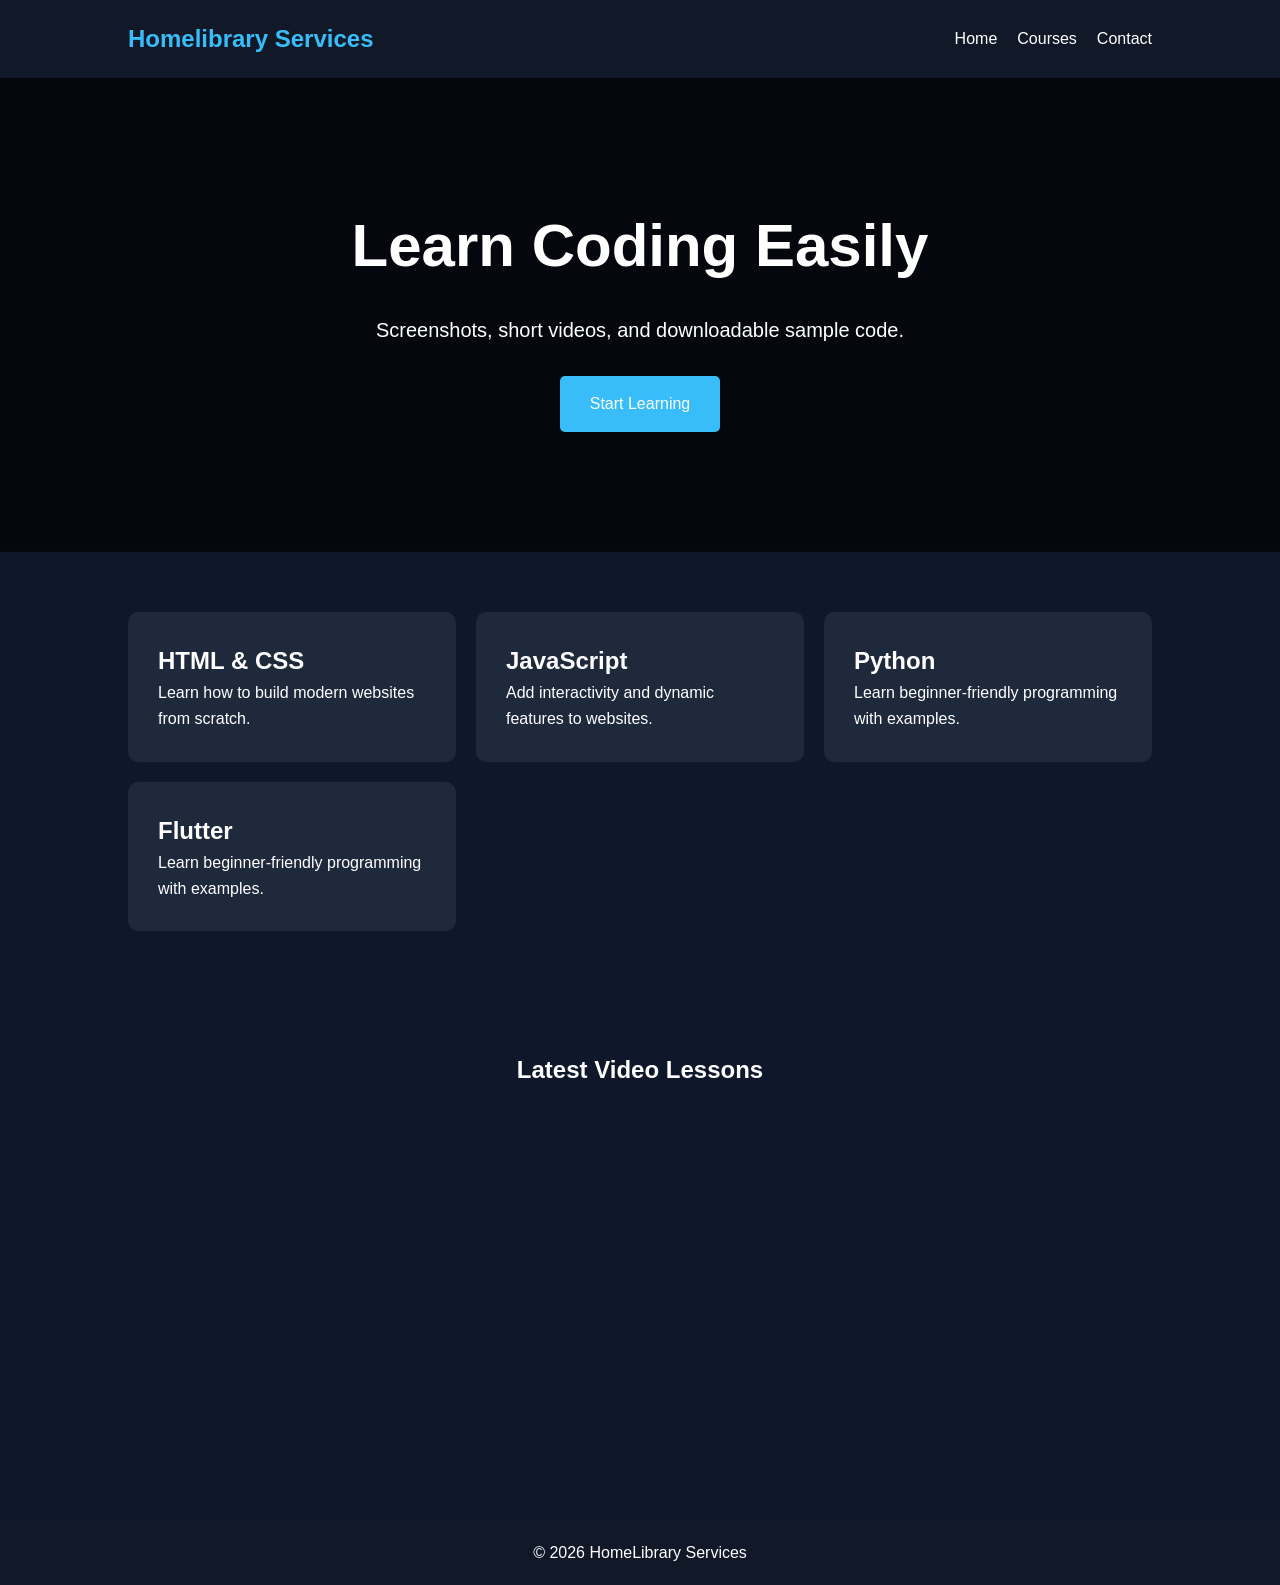
==== index.html @ 7908fb67 "Homelibrary services web site files number 1." ====
<!DOCTYPE html>
<html lang="en">

<head>
    <meta charset="UTF-8">
    <meta name="viewport" content="width=device-width, initial-scale=1.0">
    <title>Homelibrary Services</title>

    <link rel="stylesheet" href="style.css">
</head>

<body>

    <header>
        <nav class="navbar">
            <div class="logo">Homelibrary Services</div>

            <ul class="nav-links">
                <li><a href="index.html">Home</a></li>
                <li><a href="courses.html">Courses</a></li>
                <li><a href="contact.html">Contact</a></li>
            </ul>
        </nav>

        <section class="hero">
            <h1>Learn Coding Easily</h1>
            <p>
                Screenshots, short videos, and downloadable sample code.
            </p>

            <a href="courses.html" class="btn">
                Start Learning
            </a>
        </section>
    </header>

    <section class="features">

        <div class="card">
            <h2>HTML & CSS</h2>
            <p>
                Learn how to build modern websites from scratch.
            </p>
        </div>

        <div class="card">
            <h2>JavaScript</h2>
            <p>
                Add interactivity and dynamic features to websites.
            </p>
        </div>

        <div class="card">
            <h2>Python</h2>
            <p>
                Learn beginner-friendly programming with examples.
            </p>
        </div>

        <div class="card">
            <h2>Flutter</h2>
            <p>
                Learn beginner-friendly programming with examples.
            </p>
        </div>

    </section>

    <section class="videos">
        <h2>Latest Video Lessons</h2>

        <div class="video-grid">

            <iframe src="https://www.youtube.com/embed/dD2EISBDjWM" title="YouTube video player" allowfullscreen>
            </iframe>

            <iframe src="https://www.youtube.com/embed/5qap5aO4i9A" title="YouTube video player" allowfullscreen>
            </iframe>

        </div>
    </section>

    <footer>
        <p>© 2026 HomeLibrary Services</p>
    </footer>

</body>

</html>
---- style.css ----
* {
    margin: 0;
    padding: 0;
    box-sizing: border-box;
}

body {
    font-family: Arial, sans-serif;
    background: #0f172a;
    color: white;
    line-height: 1.6;
}

.navbar {
    display: flex;
    justify-content: space-between;
    align-items: center;
    padding: 20px 10%;
    background: #111827;
}

.logo {
    font-size: 24px;
    font-weight: bold;
    color: #38bdf8;
}

.nav-links {
    display: flex;
    list-style: none;
}

.nav-links li {
    margin-left: 20px;
}

.nav-links a {
    text-decoration: none;
    color: white;
    transition: 0.3s;
}

.nav-links a:hover {
    color: #38bdf8;
}

.hero {
    text-align: center;
    padding: 120px 20px;
    background: linear-gradient(rgba(0, 0, 0, 0.7),
            rgba(0, 0, 0, 0.7)),
        url('https://images.unsplash.com/photo-1515879218367-8466d910aaa4');
    background-size: cover;
    background-position: center;
}

.hero h1 {
    font-size: 60px;
    margin-bottom: 20px;
}

.hero p {
    font-size: 20px;
    margin-bottom: 30px;
}

.btn {
    display: inline-block;
    padding: 15px 30px;
    background: #38bdf8;
    color: white;
    text-decoration: none;
    border-radius: 5px;
}

.features {
    display: grid;
    grid-template-columns: repeat(auto-fit, minmax(250px, 1fr));
    gap: 20px;
    padding: 60px 10%;
}

.card {
    background: #1e293b;
    padding: 30px;
    border-radius: 10px;
}

.videos {
    padding: 60px 10%;
}

.videos h2 {
    text-align: center;
    margin-bottom: 30px;
}

.video-grid {
    display: grid;
    grid-template-columns: repeat(auto-fit, minmax(300px, 1fr));
    gap: 20px;
}

.video-grid iframe {
    width: 100%;
    height: 300px;
    border: none;
}

.page-header {
    text-align: center;
    padding: 80px 20px;
}

.course-container {
    display: grid;
    grid-template-columns: repeat(auto-fit, minmax(250px, 1fr));
    gap: 20px;
    padding: 40px 10%;
}

.course-card {
    background: #1e293b;
    padding: 30px;
    border-radius: 10px;
}

.course-card button {
    margin-top: 20px;
    padding: 10px 20px;
    border: none;
    background: #38bdf8;
    color: white;
    cursor: pointer;
    border-radius: 5px;
}

.contact-section {
    display: grid;
    grid-template-columns: repeat(auto-fit, minmax(300px, 1fr));
    gap: 30px;
    padding: 40px 10%;
}

.contact-info,
.contact-form {
    background: #1e293b;
    padding: 30px;
    border-radius: 10px;
}

.contact-form form {
    display: flex;
    flex-direction: column;
}

.contact-form input,
.contact-form textarea {
    margin-bottom: 15px;
    padding: 15px;
    border: none;
    border-radius: 5px;
}

.contact-form button {
    padding: 15px;
    border: none;
    background: #38bdf8;
    color: white;
    cursor: pointer;
    border-radius: 5px;
}

footer {
    text-align: center;
    padding: 20px;
    background: #111827;
    margin-top: 40px;
}

@media(max-width:768px) {

    .navbar {
        flex-direction: column;
    }

    .nav-links {
        margin-top: 15px;
    }

    .hero h1 {
        font-size: 40px;
    }
}
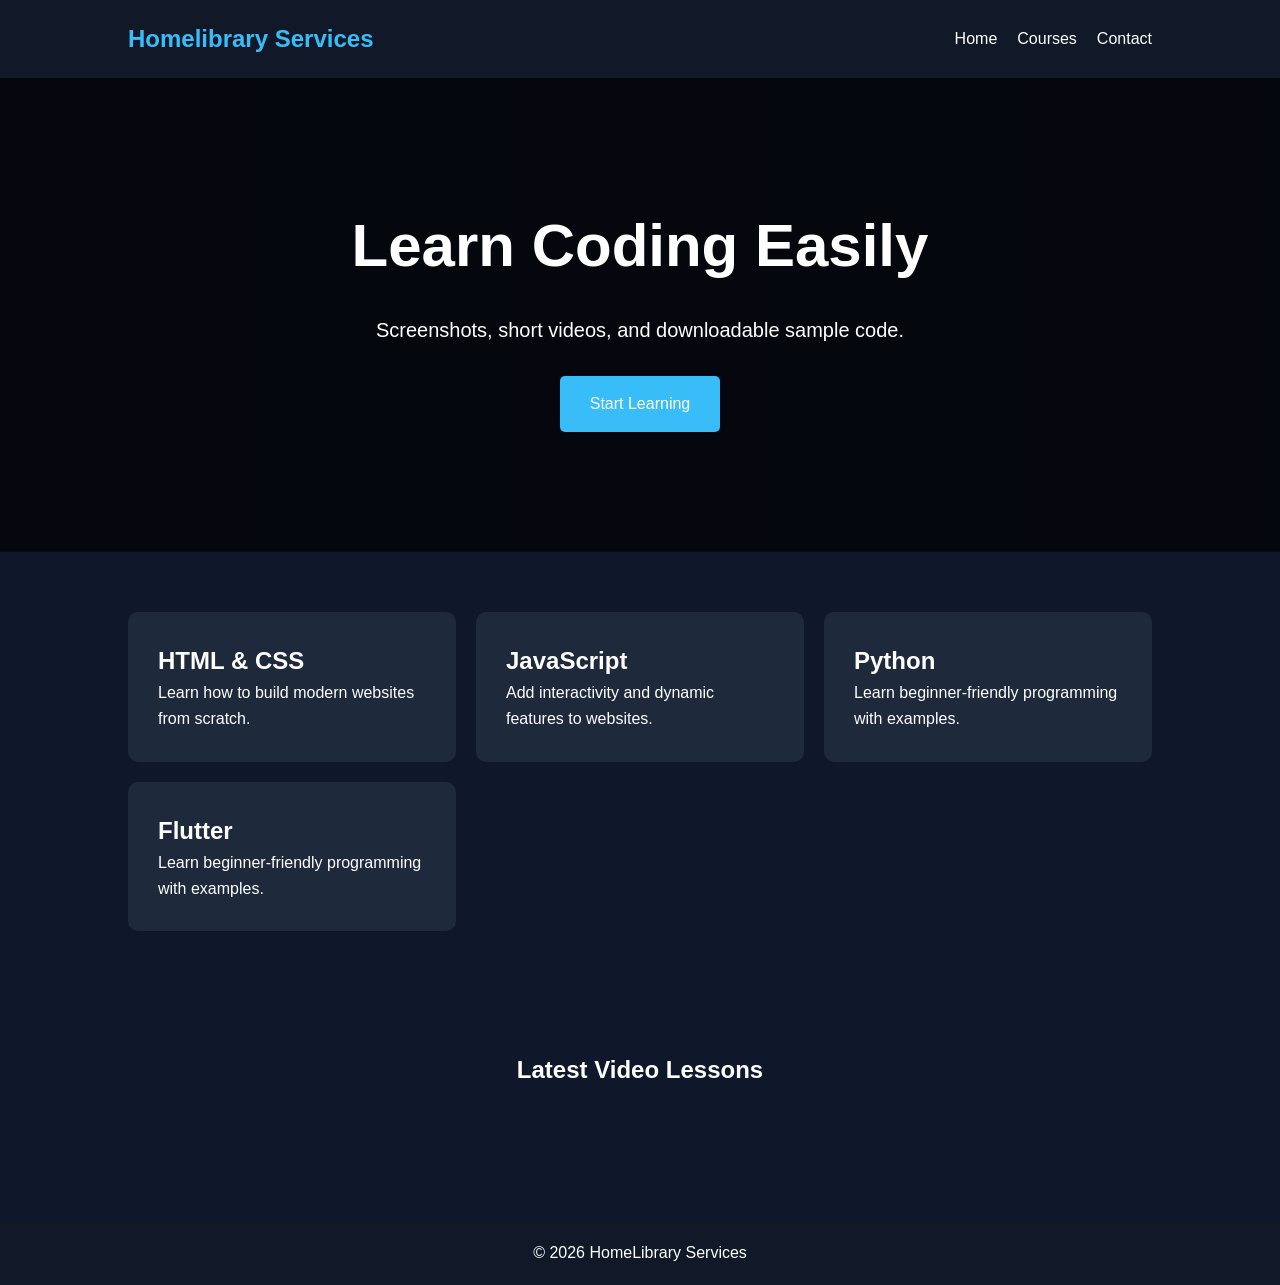
==== commit e2c122f0: "Remove video iframes from index.html Removed video iframes from the latest video lessons section." ====
--- a/index.html
+++ b/index.html
@@ -71,12 +71,13 @@
 
         <div class="video-grid">
 
+            <!--
             <iframe src="https://www.youtube.com/embed/dD2EISBDjWM" title="YouTube video player" allowfullscreen>
             </iframe>
 
             <iframe src="https://www.youtube.com/embed/5qap5aO4i9A" title="YouTube video player" allowfullscreen>
             </iframe>
-
+            -->
         </div>
     </section>
 
@@ -86,4 +87,4 @@
 
 </body>
 
-</html>+</html>
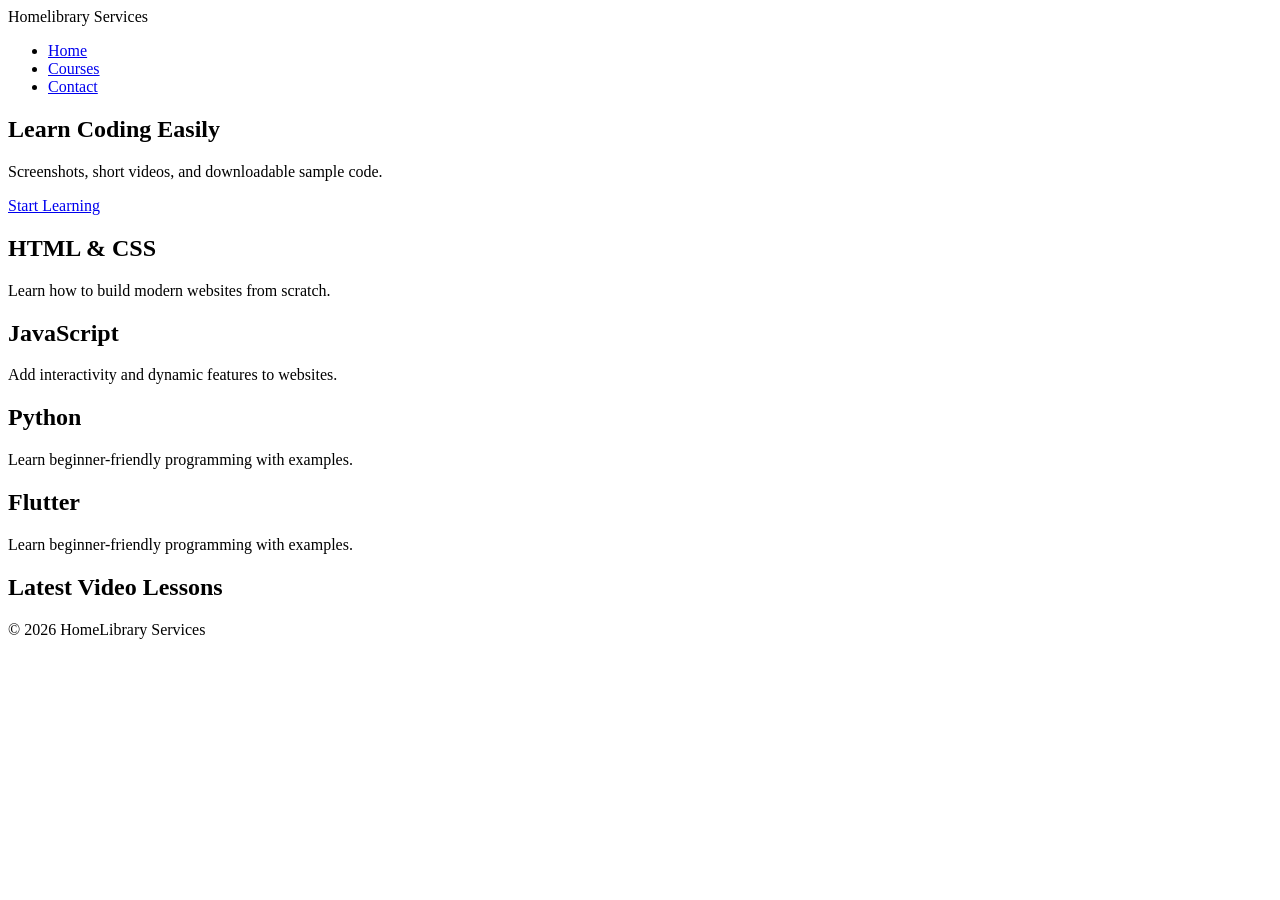
==== commit 49414c7d: "Enhance SEO with updated title and meta tags Updated the title, meta tags, and added keywords for be" ====
--- a/index.html
+++ b/index.html
@@ -2,11 +2,27 @@
 <html lang="en">
 
 <head>
-    <meta charset="UTF-8">
-    <meta name="viewport" content="width=device-width, initial-scale=1.0">
-    <title>Homelibrary Services</title>
+  <meta charset="UTF-8">
 
-    <link rel="stylesheet" href="style.css">
+  <meta name="viewport"
+  content="width=device-width, initial-scale=1.0">
+
+  <title>
+    Learn Coding for Beginners | HomeLibrary Services
+  </title>
+
+  <meta name="description"
+  content="Learn coding with screenshots, videos, and downloadable source code.">
+
+  <meta name="keywords"
+  content="coding tutorials, HTML, CSS, JavaScript, Python">
+
+  <meta property="og:title"
+  content="HomeLibrary Services">
+
+  <meta property="og:description"
+  content="Learn coding step-by-step.">
+
 </head>
 
 <body>
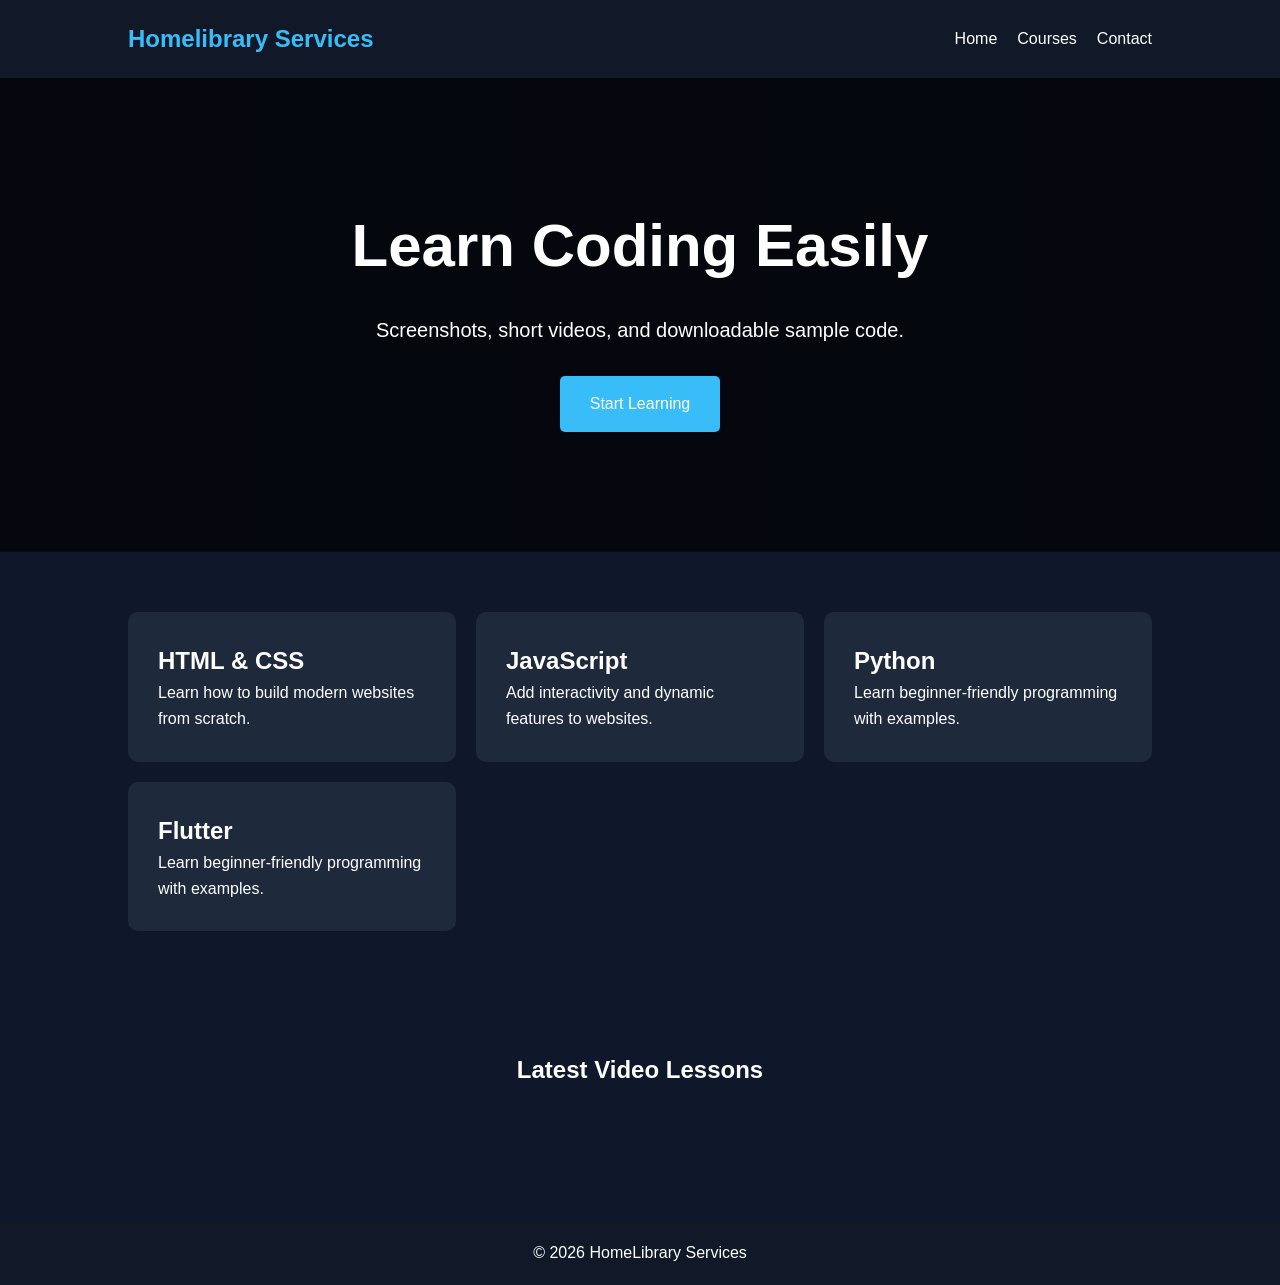
==== commit 5f095b66: "Link stylesheet in index.html Added a link to the stylesheet in the head section." ====
--- a/index.html
+++ b/index.html
@@ -22,7 +22,7 @@
 
   <meta property="og:description"
   content="Learn coding step-by-step.">
-
+ <link rel="stylesheet" href="style.css">
 </head>
 
 <body>
--- a/style.css
+++ b/style.css
@@ -0,0 +1,194 @@
+* {
+    margin: 0;
+    padding: 0;
+    box-sizing: border-box;
+}
+
+body {
+    font-family: Arial, sans-serif;
+    background: #0f172a;
+    color: white;
+    line-height: 1.6;
+}
+
+.navbar {
+    display: flex;
+    justify-content: space-between;
+    align-items: center;
+    padding: 20px 10%;
+    background: #111827;
+}
+
+.logo {
+    font-size: 24px;
+    font-weight: bold;
+    color: #38bdf8;
+}
+
+.nav-links {
+    display: flex;
+    list-style: none;
+}
+
+.nav-links li {
+    margin-left: 20px;
+}
+
+.nav-links a {
+    text-decoration: none;
+    color: white;
+    transition: 0.3s;
+}
+
+.nav-links a:hover {
+    color: #38bdf8;
+}
+
+.hero {
+    text-align: center;
+    padding: 120px 20px;
+    background: linear-gradient(rgba(0, 0, 0, 0.7),
+            rgba(0, 0, 0, 0.7)),
+        url('https://images.unsplash.com/photo-1515879218367-8466d910aaa4');
+    background-size: cover;
+    background-position: center;
+}
+
+.hero h1 {
+    font-size: 60px;
+    margin-bottom: 20px;
+}
+
+.hero p {
+    font-size: 20px;
+    margin-bottom: 30px;
+}
+
+.btn {
+    display: inline-block;
+    padding: 15px 30px;
+    background: #38bdf8;
+    color: white;
+    text-decoration: none;
+    border-radius: 5px;
+}
+
+.features {
+    display: grid;
+    grid-template-columns: repeat(auto-fit, minmax(250px, 1fr));
+    gap: 20px;
+    padding: 60px 10%;
+}
+
+.card {
+    background: #1e293b;
+    padding: 30px;
+    border-radius: 10px;
+}
+
+.videos {
+    padding: 60px 10%;
+}
+
+.videos h2 {
+    text-align: center;
+    margin-bottom: 30px;
+}
+
+.video-grid {
+    display: grid;
+    grid-template-columns: repeat(auto-fit, minmax(300px, 1fr));
+    gap: 20px;
+}
+
+.video-grid iframe {
+    width: 100%;
+    height: 300px;
+    border: none;
+}
+
+.page-header {
+    text-align: center;
+    padding: 80px 20px;
+}
+
+.course-container {
+    display: grid;
+    grid-template-columns: repeat(auto-fit, minmax(250px, 1fr));
+    gap: 20px;
+    padding: 40px 10%;
+}
+
+.course-card {
+    background: #1e293b;
+    padding: 30px;
+    border-radius: 10px;
+}
+
+.course-card button {
+    margin-top: 20px;
+    padding: 10px 20px;
+    border: none;
+    background: #38bdf8;
+    color: white;
+    cursor: pointer;
+    border-radius: 5px;
+}
+
+.contact-section {
+    display: grid;
+    grid-template-columns: repeat(auto-fit, minmax(300px, 1fr));
+    gap: 30px;
+    padding: 40px 10%;
+}
+
+.contact-info,
+.contact-form {
+    background: #1e293b;
+    padding: 30px;
+    border-radius: 10px;
+}
+
+.contact-form form {
+    display: flex;
+    flex-direction: column;
+}
+
+.contact-form input,
+.contact-form textarea {
+    margin-bottom: 15px;
+    padding: 15px;
+    border: none;
+    border-radius: 5px;
+}
+
+.contact-form button {
+    padding: 15px;
+    border: none;
+    background: #38bdf8;
+    color: white;
+    cursor: pointer;
+    border-radius: 5px;
+}
+
+footer {
+    text-align: center;
+    padding: 20px;
+    background: #111827;
+    margin-top: 40px;
+}
+
+@media(max-width:768px) {
+
+    .navbar {
+        flex-direction: column;
+    }
+
+    .nav-links {
+        margin-top: 15px;
+    }
+
+    .hero h1 {
+        font-size: 40px;
+    }
+}
